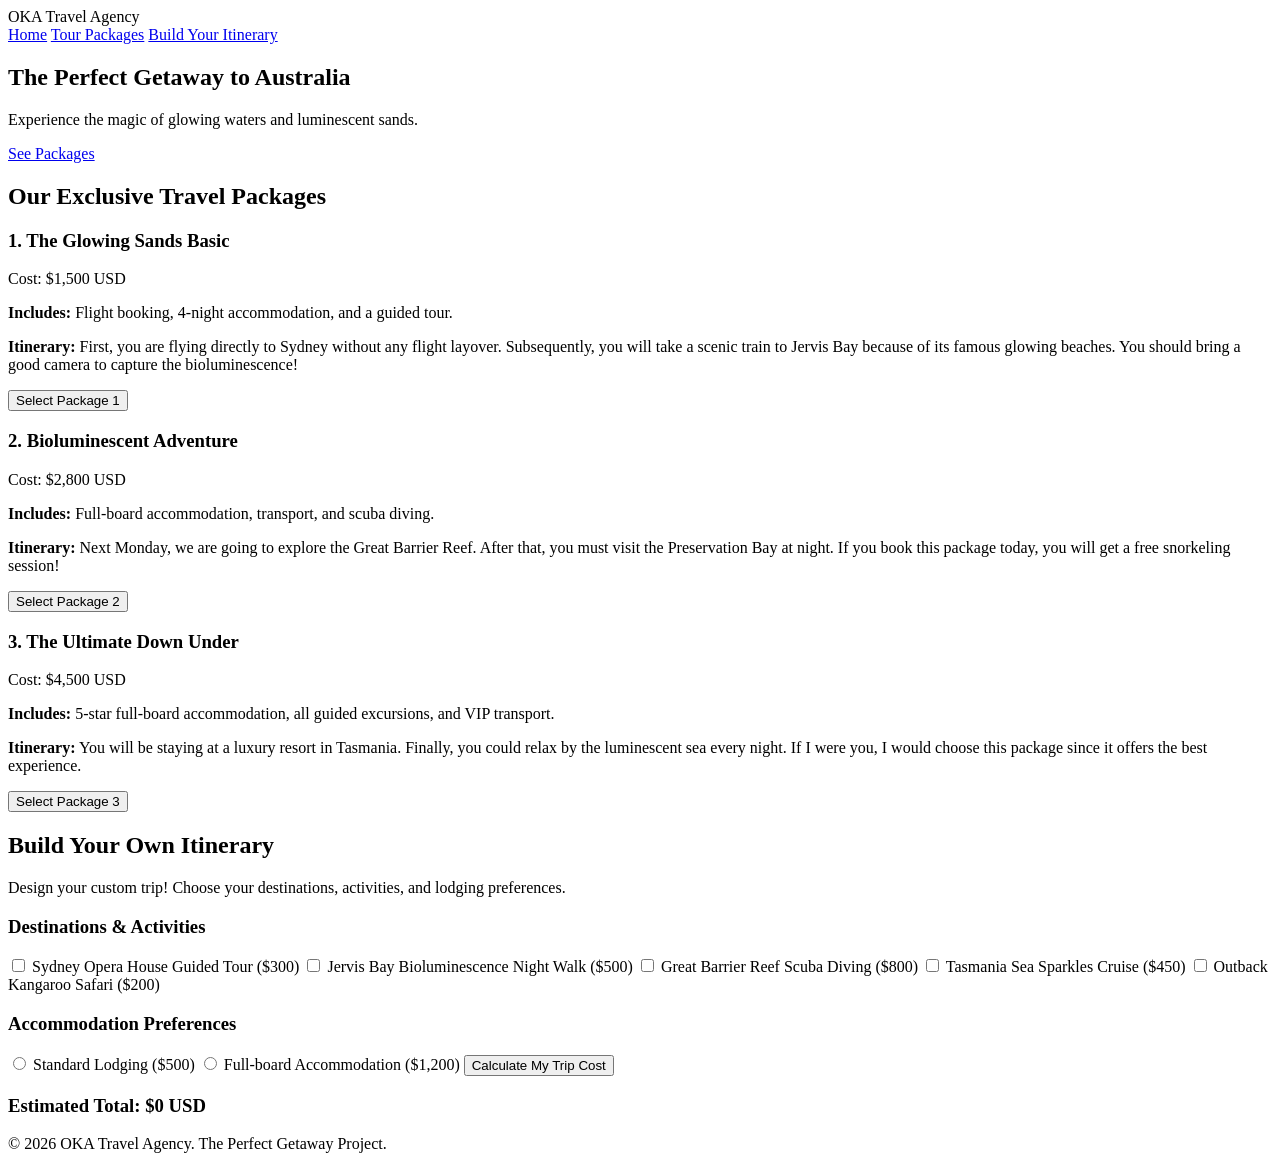
==== index.html @ 75fb94bc "Add files via upload" ====
<!DOCTYPE html>
<html lang="en">

<head>
    <meta charset="UTF-8">
    <meta name="viewport" content="width=device-width, initial-scale=1.0">
    <title>OKA Travel Agency - The Perfect Getaway</title>
    <link rel="stylesheet" href="style.css">
</head>

<body>
    <header>
        <div class="logo">OKA Travel Agency</div>
        <nav>
            <a href="#hero">Home</a>
            <a href="#packages">Tour Packages</a>
            <a href="#custom-itinerary">Build Your Itinerary</a>
        </nav>
    </header>

    <section id="hero">
        <div class="hero-content">
            <h1>The Perfect Getaway to Australia</h1>
            <p>Experience the magic of glowing waters and luminescent sands.</p>
            <a href="#packages" class="cta-button">See Packages</a>
        </div>
    </section>

    <section id="packages">
        <h2>Our Exclusive Travel Packages</h2>
        <div class="package-container">
            <!-- Package 1 -->
            <div class="package-card">
                <h3>1. The Glowing Sands Basic</h3>
                <p class="cost">Cost: $1,500 USD</p>
                <p><strong>Includes:</strong> Flight booking, 4-night accommodation, and a guided tour.</p>
                <p class="description">
                    <strong>Itinerary:</strong> First, you are flying directly to Sydney without any flight layover.
                    Subsequently, you will take a scenic train to Jervis Bay because of its famous glowing beaches. You
                    should bring a good camera to capture the bioluminescence!
                </p>
                <button class="select-btn">Select Package 1</button>
            </div>

            <!-- Package 2 -->
            <div class="package-card">
                <h3>2. Bioluminescent Adventure</h3>
                <p class="cost">Cost: $2,800 USD</p>
                <p><strong>Includes:</strong> Full-board accommodation, transport, and scuba diving.</p>
                <p class="description">
                    <strong>Itinerary:</strong> Next Monday, we are going to explore the Great Barrier Reef. After that,
                    you must visit the Preservation Bay at night. If you book this package today, you will get a free
                    snorkeling session!
                </p>
                <button class="select-btn">Select Package 2</button>
            </div>

            <!-- Package 3 -->
            <div class="package-card">
                <h3>3. The Ultimate Down Under</h3>
                <p class="cost">Cost: $4,500 USD</p>
                <p><strong>Includes:</strong> 5-star full-board accommodation, all guided excursions, and VIP transport.
                </p>
                <p class="description">
                    <strong>Itinerary:</strong> You will be staying at a luxury resort in Tasmania. Finally, you could
                    relax by the luminescent sea every night. If I were you, I would choose this package since it offers
                    the best experience.
                </p>
                <button class="select-btn">Select Package 3</button>
            </div>
        </div>
    </section>

    <section id="custom-itinerary">
        <h2>Build Your Own Itinerary</h2>
        <p>Design your custom trip! Choose your destinations, activities, and lodging preferences.</p>

        <div class="form-container">
            <form id="itineraryForm">
                <h3>Destinations & Activities</h3>
                <label><input type="checkbox" class="cost-item" value="300"> Sydney Opera House Guided Tour
                    ($300)</label>
                <label><input type="checkbox" class="cost-item" value="500"> Jervis Bay Bioluminescence Night Walk
                    ($500)</label>
                <label><input type="checkbox" class="cost-item" value="800"> Great Barrier Reef Scuba Diving
                    ($800)</label>
                <label><input type="checkbox" class="cost-item" value="450"> Tasmania Sea Sparkles Cruise ($450)</label>
                <label><input type="checkbox" class="cost-item" value="200"> Outback Kangaroo Safari ($200)</label>

                <h3>Accommodation Preferences</h3>
                <label><input type="radio" name="lodging" class="cost-item" value="500"> Standard Lodging ($500)</label>
                <label><input type="radio" name="lodging" class="cost-item" value="1200"> Full-board Accommodation
                    ($1,200)</label>

                <button type="button" onclick="calculateTotal()" class="cta-button">Calculate My Trip Cost</button>
            </form>

            <div id="total-display">
                <h3>Estimated Total: <span id="total-price">$0</span> USD</h3>
                <p id="recommendation-text"></p>
            </div>
        </div>
    </section>

    <footer>
        <p>&copy; 2026 OKA Travel Agency. The Perfect Getaway Project.</p>
    </footer>

    <script src="script.js"></script>
</body>

</html>
---- style.css ----
function calculateTotal() {
    // Obtener todos los checkboxes y radio buttons
    const items=document.querySelectorAll('.cost-item');
    let total=0;

    // Sumar los valores de los elementos seleccionados
    items.forEach(item=> {
            if (item.checked) {
                total +=parseInt(item.value);
            }
        });

    // Mostrar el total en el HTML
    document.getElementById('total-price').innerText="$"+total;

    // Agregar una recomendación dinámica (Usando condicionales y verbos modales para la rúbrica)
    const recommendationText=document.getElementById('recommendation-text');

    if (total===0) {
        recommendationText.innerText="You must select at least one destination to start your journey!";
        recommendationText.style.color="#ff4d4d";
    }

    else if (total > 2000) {
        recommendationText.innerText="Great choices! Since you are planning a big trip, you should pack for different weather conditions.";
        recommendationText.style.color="#90e0ef";
    }

    else {
        recommendationText.innerText="Excellent start! If you want a deeper experience, you could add a bioluminescence night walk.";
        recommendationText.style.color="#90e0ef";
    }
}
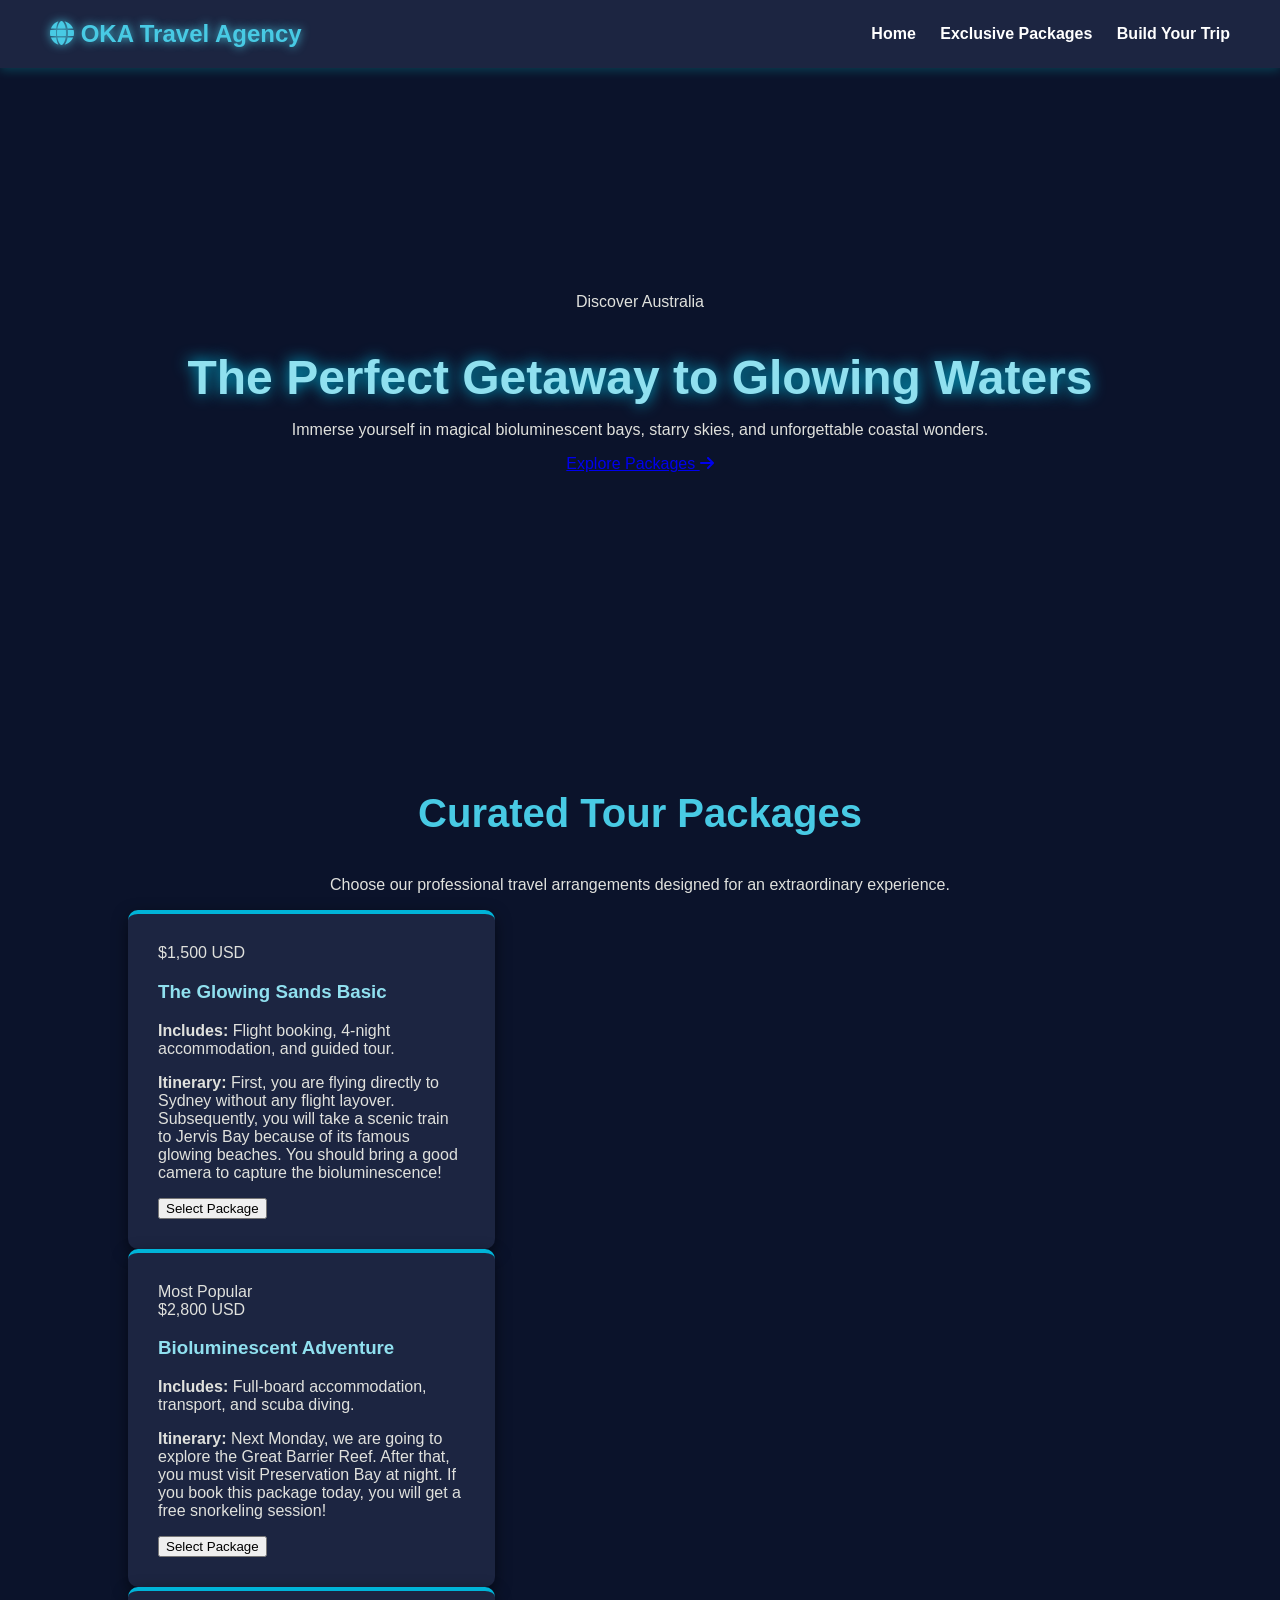
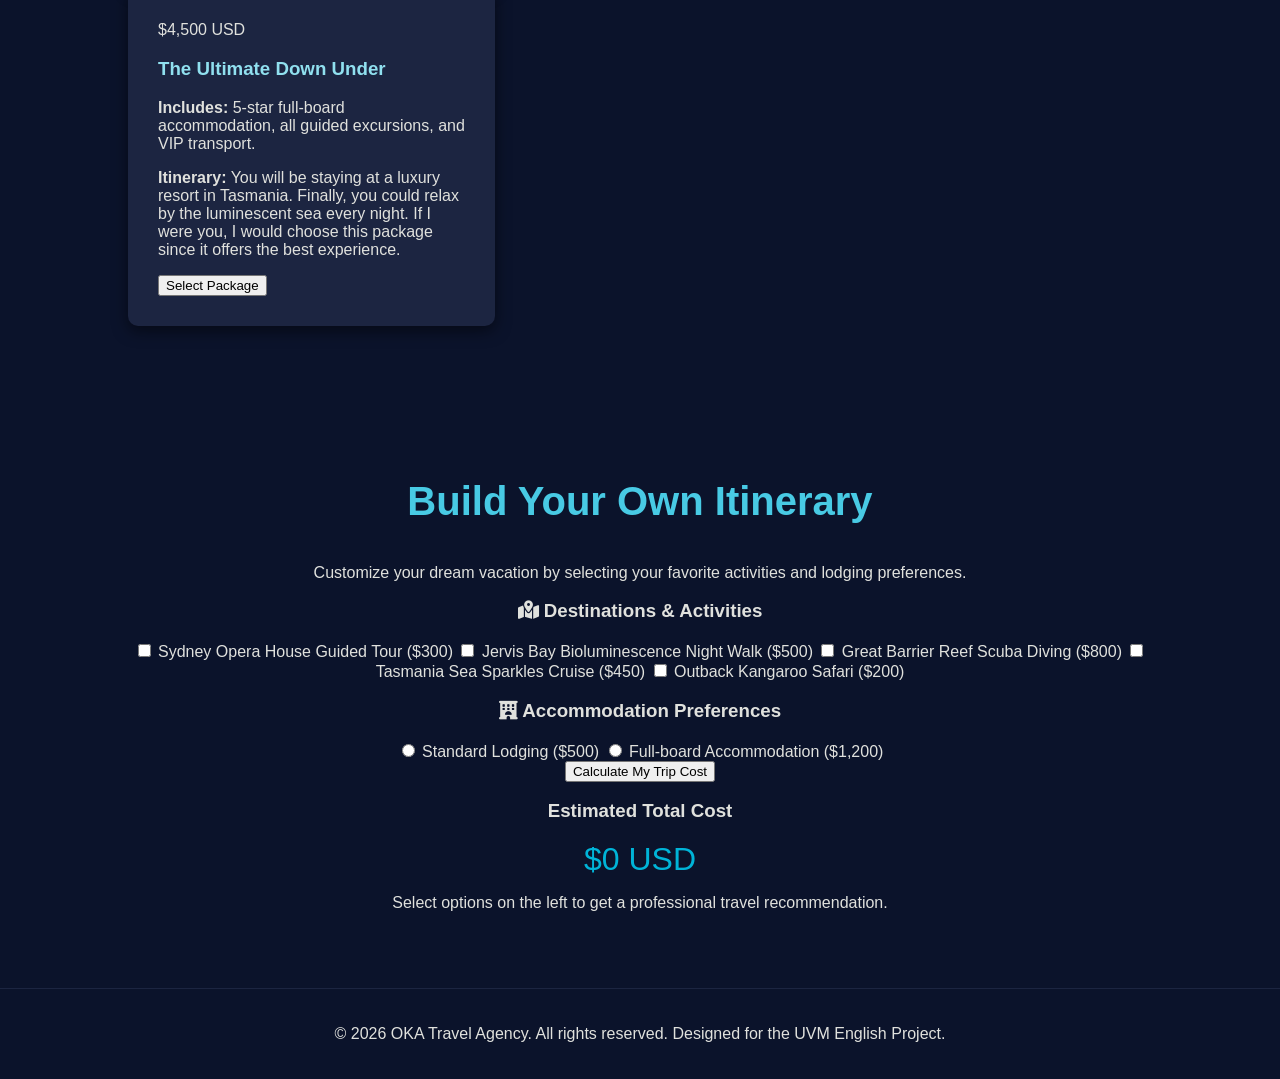
==== commit 9968f2c0: "Revamp OKA Travel Agency website layout and content Updated the layout and content of the OKA Travel" ====
--- a/index.html
+++ b/index.html
@@ -1,112 +1,147 @@
 <!DOCTYPE html>
 <html lang="en">
-
 <head>
     <meta charset="UTF-8">
     <meta name="viewport" content="width=device-width, initial-scale=1.0">
-    <title>OKA Travel Agency - The Perfect Getaway</title>
+    <title>OKA Travel Agency | The Perfect Getaway to Australia</title>
     <link rel="stylesheet" href="style.css">
+    <link rel="stylesheet" href="https://cdnjs.cloudflare.com/ajax/libs/font-awesome/6.4.0/css/all.min.css">
 </head>
+<body>
 
-<body>
-    <header>
-        <div class="logo">OKA Travel Agency</div>
+    <!-- Navigation Bar -->
+    <header class="navbar">
+        <div class="logo">
+            <i class="fa-solid fa-globe"></i> OKA <span>Travel Agency</span>
+        </div>
         <nav>
             <a href="#hero">Home</a>
-            <a href="#packages">Tour Packages</a>
-            <a href="#custom-itinerary">Build Your Itinerary</a>
+            <a href="#packages">Exclusive Packages</a>
+            <a href="#custom-itinerary">Build Your Trip</a>
         </nav>
     </header>
 
-    <section id="hero">
+    <!-- Hero Section -->
+    <section id="hero" class="hero">
+        <div class="hero-overlay"></div>
         <div class="hero-content">
-            <h1>The Perfect Getaway to Australia</h1>
-            <p>Experience the magic of glowing waters and luminescent sands.</p>
-            <a href="#packages" class="cta-button">See Packages</a>
+            <span class="badge">Discover Australia</span>
+            <h1>The Perfect Getaway to Glowing Waters</h1>
+            <p>Immerse yourself in magical bioluminescent bays, starry skies, and unforgettable coastal wonders.</p>
+            <a href="#packages" class="btn-primary">Explore Packages <i class="fa-solid fa-arrow-right"></i></a>
         </div>
     </section>
 
-    <section id="packages">
-        <h2>Our Exclusive Travel Packages</h2>
-        <div class="package-container">
+    <!-- Packages Section -->
+    <section id="packages" class="section-container">
+        <div class="section-title">
+            <h2>Curated Tour Packages</h2>
+            <p>Choose our professional travel arrangements designed for an extraordinary experience.</p>
+        </div>
+
+        <div class="packages-grid">
             <!-- Package 1 -->
             <div class="package-card">
-                <h3>1. The Glowing Sands Basic</h3>
-                <p class="cost">Cost: $1,500 USD</p>
-                <p><strong>Includes:</strong> Flight booking, 4-night accommodation, and a guided tour.</p>
-                <p class="description">
-                    <strong>Itinerary:</strong> First, you are flying directly to Sydney without any flight layover.
-                    Subsequently, you will take a scenic train to Jervis Bay because of its famous glowing beaches. You
-                    should bring a good camera to capture the bioluminescence!
-                </p>
-                <button class="select-btn">Select Package 1</button>
+                <div class="card-header bg-1">
+                    <span class="price">$1,500 USD</span>
+                    <h3>The Glowing Sands Basic</h3>
+                </div>
+                <div class="card-body">
+                    <p class="includes"><strong>Includes:</strong> Flight booking, 4-night accommodation, and guided tour.</p>
+                    <p class="description">
+                        <strong>Itinerary:</strong> First, you are flying directly to Sydney without any flight layover. Subsequently, you will take a scenic train to Jervis Bay because of its famous glowing beaches. You should bring a good camera to capture the bioluminescence!
+                    </p>
+                    <button class="btn-card">Select Package</button>
+                </div>
             </div>
 
             <!-- Package 2 -->
-            <div class="package-card">
-                <h3>2. Bioluminescent Adventure</h3>
-                <p class="cost">Cost: $2,800 USD</p>
-                <p><strong>Includes:</strong> Full-board accommodation, transport, and scuba diving.</p>
-                <p class="description">
-                    <strong>Itinerary:</strong> Next Monday, we are going to explore the Great Barrier Reef. After that,
-                    you must visit the Preservation Bay at night. If you book this package today, you will get a free
-                    snorkeling session!
-                </p>
-                <button class="select-btn">Select Package 2</button>
+            <div class="package-card featured">
+                <div class="popular-tag">Most Popular</div>
+                <div class="card-header bg-2">
+                    <span class="price">$2,800 USD</span>
+                    <h3>Bioluminescent Adventure</h3>
+                </div>
+                <div class="card-body">
+                    <p class="includes"><strong>Includes:</strong> Full-board accommodation, transport, and scuba diving.</p>
+                    <p class="description">
+                        <strong>Itinerary:</strong> Next Monday, we are going to explore the Great Barrier Reef. After that, you must visit Preservation Bay at night. If you book this package today, you will get a free snorkeling session!
+                    </p>
+                    <button class="btn-card featured-btn">Select Package</button>
+                </div>
             </div>
 
             <!-- Package 3 -->
             <div class="package-card">
-                <h3>3. The Ultimate Down Under</h3>
-                <p class="cost">Cost: $4,500 USD</p>
-                <p><strong>Includes:</strong> 5-star full-board accommodation, all guided excursions, and VIP transport.
-                </p>
-                <p class="description">
-                    <strong>Itinerary:</strong> You will be staying at a luxury resort in Tasmania. Finally, you could
-                    relax by the luminescent sea every night. If I were you, I would choose this package since it offers
-                    the best experience.
-                </p>
-                <button class="select-btn">Select Package 3</button>
+                <div class="card-header bg-3">
+                    <span class="price">$4,500 USD</span>
+                    <h3>The Ultimate Down Under</h3>
+                </div>
+                <div class="card-body">
+                    <p class="includes"><strong>Includes:</strong> 5-star full-board accommodation, all guided excursions, and VIP transport.</p>
+                    <p class="description">
+                        <strong>Itinerary:</strong> You will be staying at a luxury resort in Tasmania. Finally, you could relax by the luminescent sea every night. If I were you, I would choose this package since it offers the best experience.
+                    </p>
+                    <button class="btn-card">Select Package</button>
+                </div>
             </div>
         </div>
     </section>
 
-    <section id="custom-itinerary">
-        <h2>Build Your Own Itinerary</h2>
-        <p>Design your custom trip! Choose your destinations, activities, and lodging preferences.</p>
+    <!-- Custom Itinerary Section -->
+    <section id="custom-itinerary" class="section-container custom-section">
+        <div class="section-title">
+            <h2>Build Your Own Itinerary</h2>
+            <p>Customize your dream vacation by selecting your favorite activities and lodging preferences.</p>
+        </div>
 
-        <div class="form-container">
-            <form id="itineraryForm">
-                <h3>Destinations & Activities</h3>
-                <label><input type="checkbox" class="cost-item" value="300"> Sydney Opera House Guided Tour
-                    ($300)</label>
-                <label><input type="checkbox" class="cost-item" value="500"> Jervis Bay Bioluminescence Night Walk
-                    ($500)</label>
-                <label><input type="checkbox" class="cost-item" value="800"> Great Barrier Reef Scuba Diving
-                    ($800)</label>
-                <label><input type="checkbox" class="cost-item" value="450"> Tasmania Sea Sparkles Cruise ($450)</label>
-                <label><input type="checkbox" class="cost-item" value="200"> Outback Kangaroo Safari ($200)</label>
+        <div class="builder-wrapper">
+            <form id="itineraryForm" class="builder-form">
+                <div class="form-group">
+                    <h3><i class="fa-solid fa-map-location-dot"></i> Destinations & Activities</h3>
+                    <label class="checkbox-label">
+                        <input type="checkbox" class="cost-item" value="300"> Sydney Opera House Guided Tour ($300)
+                    </label>
+                    <label class="checkbox-label">
+                        <input type="checkbox" class="cost-item" value="500"> Jervis Bay Bioluminescence Night Walk ($500)
+                    </label>
+                    <label class="checkbox-label">
+                        <input type="checkbox" class="cost-item" value="800"> Great Barrier Reef Scuba Diving ($800)
+                    </label>
+                    <label class="checkbox-label">
+                        <input type="checkbox" class="cost-item" value="450"> Tasmania Sea Sparkles Cruise ($450)
+                    </label>
+                    <label class="checkbox-label">
+                        <input type="checkbox" class="cost-item" value="200"> Outback Kangaroo Safari ($200)
+                    </label>
+                </div>
 
-                <h3>Accommodation Preferences</h3>
-                <label><input type="radio" name="lodging" class="cost-item" value="500"> Standard Lodging ($500)</label>
-                <label><input type="radio" name="lodging" class="cost-item" value="1200"> Full-board Accommodation
-                    ($1,200)</label>
+                <div class="form-group">
+                    <h3><i class="fa-solid fa-hotel"></i> Accommodation Preferences</h3>
+                    <label class="radio-label">
+                        <input type="radio" name="lodging" class="cost-item" value="500"> Standard Lodging ($500)
+                    </label>
+                    <label class="radio-label">
+                        <input type="radio" name="lodging" class="cost-item" value="1200"> Full-board Accommodation ($1,200)
+                    </label>
+                </div>
 
-                <button type="button" onclick="calculateTotal()" class="cta-button">Calculate My Trip Cost</button>
+                <button type="button" onclick="calculateTotal()" class="btn-primary calculate-btn">Calculate My Trip Cost</button>
             </form>
 
-            <div id="total-display">
-                <h3>Estimated Total: <span id="total-price">$0</span> USD</h3>
-                <p id="recommendation-text"></p>
+            <div class="result-card">
+                <h3>Estimated Total Cost</h3>
+                <div id="total-price">$0 USD</div>
+                <p id="recommendation-text">Select options on the left to get a professional travel recommendation.</p>
             </div>
         </div>
     </section>
 
+    <!-- Footer -->
     <footer>
-        <p>&copy; 2026 OKA Travel Agency. The Perfect Getaway Project.</p>
+        <p>&copy; 2026 OKA Travel Agency. All rights reserved. Designed for the UVM English Project.</p>
     </footer>
 
     <script src="script.js"></script>
 </body>
-
-</html>+</html>
--- a/style.css
+++ b/style.css
@@ -1,33 +1,171 @@
-function calculateTotal() {
-    // Obtener todos los checkboxes y radio buttons
-    const items=document.querySelectorAll('.cost-item');
-    let total=0;
+/* General Styles */
+body {
+    font-family: 'Segoe UI', Tahoma, Geneva, Verdana, sans-serif;
+    margin: 0;
+    padding: 0;
+    background-color: #0b132b;
+    color: #e0e1dd;
+}
 
-    // Sumar los valores de los elementos seleccionados
-    items.forEach(item=> {
-            if (item.checked) {
-                total +=parseInt(item.value);
-            }
-        });
+/* Header & Nav */
+header {
+    background-color: #1c2541;
+    padding: 20px 50px;
+    display: flex;
+    justify-content: space-between;
+    align-items: center;
+    position: sticky;
+    top: 0;
+    z-index: 100;
+    box-shadow: 0 2px 10px rgba(0, 255, 255, 0.2);
+}
 
-    // Mostrar el total en el HTML
-    document.getElementById('total-price').innerText="$"+total;
+.logo {
+    font-size: 24px;
+    font-weight: bold;
+    color: #48cae4;
+    text-shadow: 0 0 10px #48cae4;
+}
 
-    // Agregar una recomendación dinámica (Usando condicionales y verbos modales para la rúbrica)
-    const recommendationText=document.getElementById('recommendation-text');
+nav a {
+    color: #fff;
+    text-decoration: none;
+    margin-left: 20px;
+    font-weight: bold;
+    transition: color 0.3s;
+}
 
-    if (total===0) {
-        recommendationText.innerText="You must select at least one destination to start your journey!";
-        recommendationText.style.color="#ff4d4d";
-    }
+nav a:hover {
+    color: #48cae4;
+}
 
-    else if (total > 2000) {
-        recommendationText.innerText="Great choices! Since you are planning a big trip, you should pack for different weather conditions.";
-        recommendationText.style.color="#90e0ef";
-    }
+/* Hero Section */
+#hero {
+    height: 70vh;
+    background: linear-gradient(rgba(11, 19, 43, 0.7), rgba(11, 19, 43, 0.9)), url('https://images.unsplash.com/photo-1518509562904-e7ef99cdcc86?ixlib=rb-4.0.3&auto=format&fit=crop&w=1920&q=80') center / cover;
+    display: flex;
+    align-items: center;
+    justify-content: center;
+    text-align: center;
+}
 
-    else {
-        recommendationText.innerText="Excellent start! If you want a deeper experience, you could add a bioluminescence night walk.";
-        recommendationText.style.color="#90e0ef";
-    }
+.hero-content h1 {
+    font-size: 3rem;
+    color: #90e0ef;
+    text-shadow: 0 0 15px #00b4d8;
+    margin-bottom: 10px;
+}
+
+.cta-button {
+    display: inline-block;
+    margin-top: 20px;
+    padding: 12px 25px;
+    background-color: #0077b6;
+    color: white;
+    text-decoration: none;
+    border-radius: 5px;
+    font-size: 1.1rem;
+    border: none;
+    cursor: pointer;
+    transition: 0.3s;
+}
+
+.cta-button:hover {
+    background-color: #00b4d8;
+    box-shadow: 0 0 15px #00b4d8;
+}
+
+/* Packages Section */
+#packages,
+#custom-itinerary {
+    padding: 60px 10%;
+    text-align: center;
+}
+
+h2 {
+    color: #48cae4;
+    font-size: 2.5rem;
+    margin-bottom: 40px;
+}
+
+.package-container {
+    display: flex;
+    justify-content: space-around;
+    gap: 20px;
+    flex-wrap: wrap;
+}
+
+.package-card {
+    background-color: #1c2541;
+    padding: 30px;
+    border-radius: 10px;
+    width: 30%;
+    min-width: 250px;
+    box-shadow: 0 5px 15px rgba(0, 0, 0, 0.5);
+    border-top: 4px solid #00b4d8;
+    text-align: left;
+}
+
+.package-card h3 {
+    color: #90e0ef;
+}
+
+.cost {
+    font-size: 1.2rem;
+    font-weight: bold;
+    color: #48cae4;
+}
+
+.select-btn {
+    width: 100%;
+    padding: 10px;
+    margin-top: 15px;
+    background-color: transparent;
+    border: 2px solid #00b4d8;
+    color: #00b4d8;
+    border-radius: 5px;
+    cursor: pointer;
+    font-weight: bold;
+    transition: 0.3s;
+}
+
+.select-btn:hover {
+    background-color: #00b4d8;
+    color: #0b132b;
+}
+
+/* Custom Itinerary Form */
+.form-container {
+    background-color: #1c2541;
+    padding: 40px;
+    border-radius: 10px;
+    max-width: 600px;
+    margin: 0 auto;
+    text-align: left;
+}
+
+.form-container label {
+    display: block;
+    margin: 10px 0;
+    font-size: 1.1rem;
+    cursor: pointer;
+}
+
+#total-display {
+    margin-top: 30px;
+    padding-top: 20px;
+    border-top: 1px solid #48cae4;
+    text-align: center;
+}
+
+#total-price {
+    color: #00b4d8;
+    font-size: 2rem;
+}
+
+footer {
+    text-align: center;
+    padding: 20px;
+    background-color: #0b132b;
+    border-top: 1px solid #1c2541;
 }
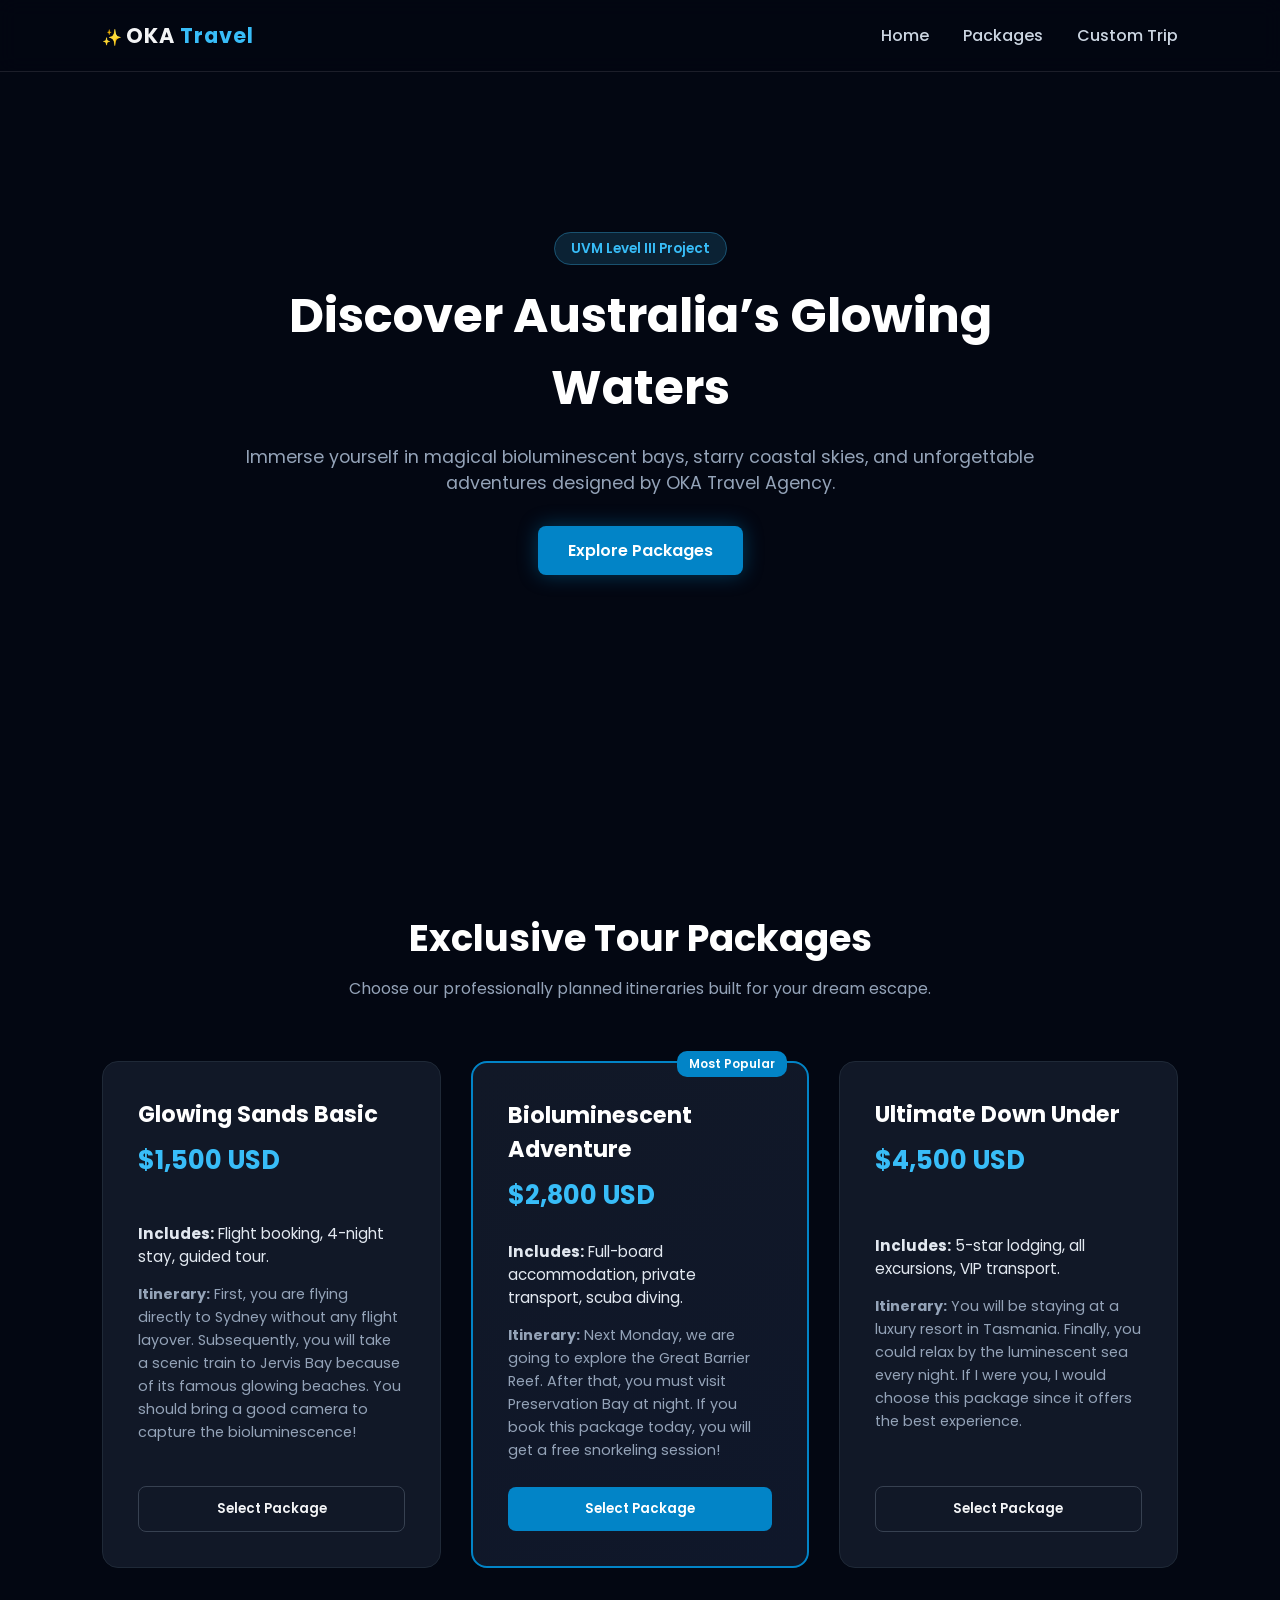
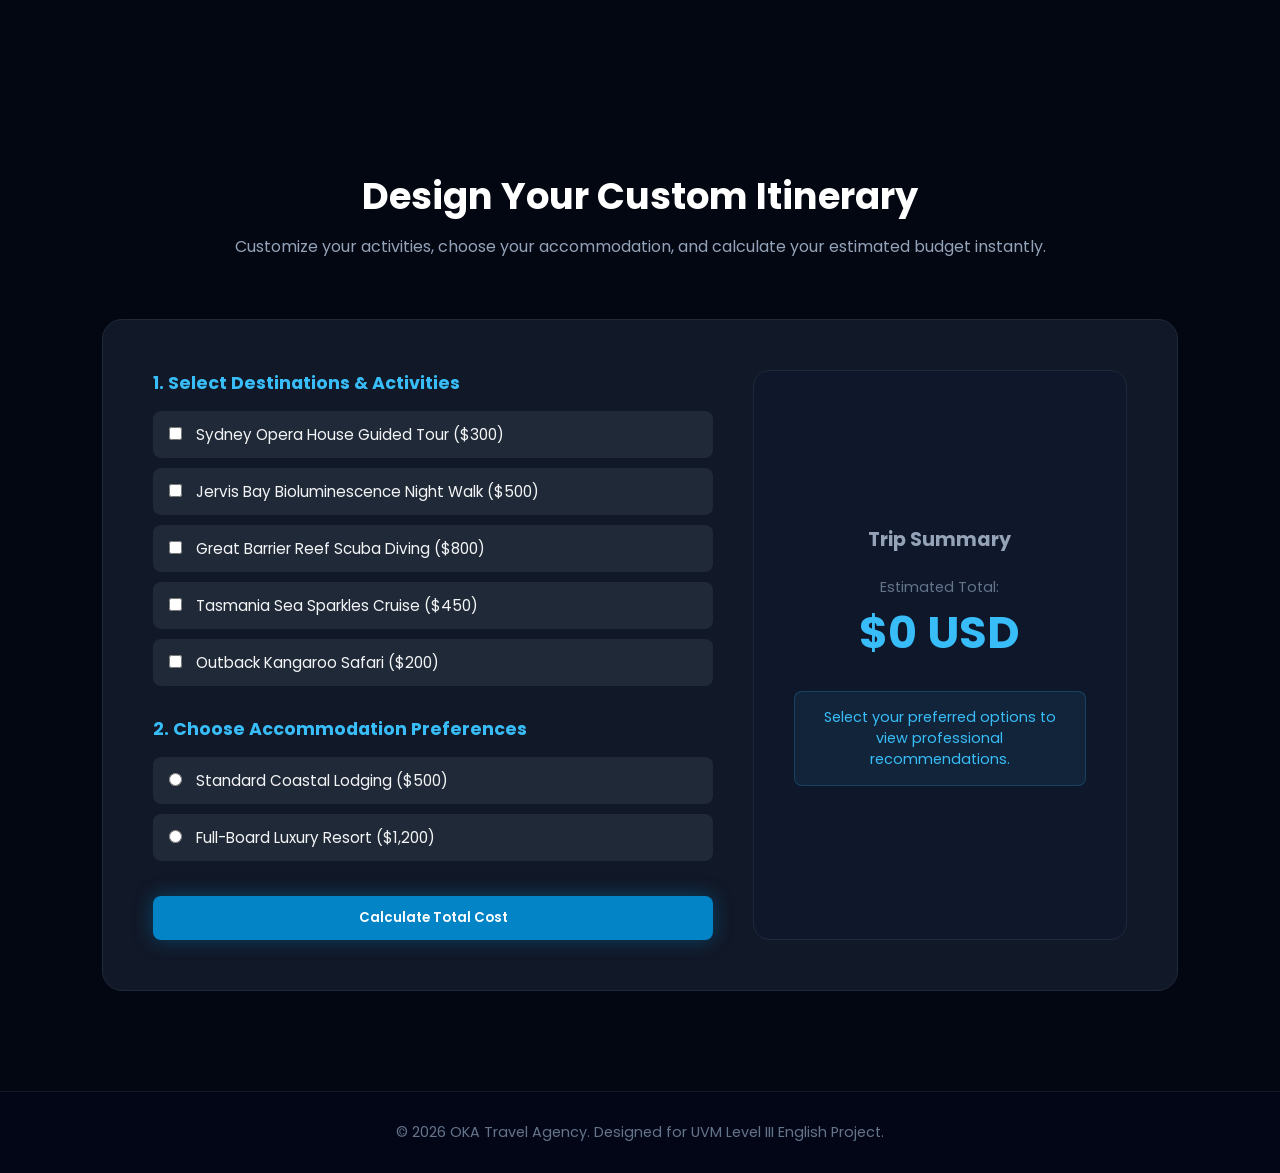
==== commit a7d17783: "Rename index1.html to index.html" ====
--- a/index.html
+++ b/index.html
@@ -1,147 +1,163 @@
 <!DOCTYPE html>
 <html lang="en">
+
 <head>
     <meta charset="UTF-8">
     <meta name="viewport" content="width=device-width, initial-scale=1.0">
-    <title>OKA Travel Agency | The Perfect Getaway to Australia</title>
-    <link rel="stylesheet" href="style.css">
-    <link rel="stylesheet" href="https://cdnjs.cloudflare.com/ajax/libs/font-awesome/6.4.0/css/all.min.css">
+    <title>OKA Travel Agency | The Glowing Australia Getaway</title>
+    <link rel="stylesheet" href="style1.css">
+    <!-- Google Fonts for modern typography -->
+    <link href="https://fonts.googleapis.com/css2?family=Poppins:wght@300;400;600;700&display=swap" rel="stylesheet">
 </head>
+
 <body>
 
-    <!-- Navigation Bar -->
-    <header class="navbar">
-        <div class="logo">
-            <i class="fa-solid fa-globe"></i> OKA <span>Travel Agency</span>
+    <!-- Header Navigation -->
+    <header class="main-header">
+        <div class="logo-container">
+            <span class="logo-icon">✨</span>
+            <span class="logo-text">OKA <span>Travel</span></span>
         </div>
-        <nav>
+        <nav class="nav-links">
             <a href="#hero">Home</a>
-            <a href="#packages">Exclusive Packages</a>
-            <a href="#custom-itinerary">Build Your Trip</a>
+            <a href="#packages">Packages</a>
+            <a href="#builder">Custom Trip</a>
         </nav>
     </header>
 
     <!-- Hero Section -->
-    <section id="hero" class="hero">
+    <section id="hero" class="hero-section">
         <div class="hero-overlay"></div>
         <div class="hero-content">
-            <span class="badge">Discover Australia</span>
-            <h1>The Perfect Getaway to Glowing Waters</h1>
-            <p>Immerse yourself in magical bioluminescent bays, starry skies, and unforgettable coastal wonders.</p>
-            <a href="#packages" class="btn-primary">Explore Packages <i class="fa-solid fa-arrow-right"></i></a>
+            <span class="badge">UVM Level III Project</span>
+            <h1>Discover Australia’s Glowing Waters</h1>
+            <p>Immerse yourself in magical bioluminescent bays, starry coastal skies, and unforgettable adventures
+                designed by OKA Travel Agency.</p>
+            <a href="#packages" class="btn-primary">Explore Packages</a>
         </div>
     </section>
 
     <!-- Packages Section -->
-    <section id="packages" class="section-container">
+    <section id="packages" class="packages-section">
         <div class="section-title">
-            <h2>Curated Tour Packages</h2>
-            <p>Choose our professional travel arrangements designed for an extraordinary experience.</p>
+            <h2>Exclusive Tour Packages</h2>
+            <p>Choose our professionally planned itineraries built for your dream escape.</p>
         </div>
 
-        <div class="packages-grid">
+        <div class="grid-container">
             <!-- Package 1 -->
-            <div class="package-card">
-                <div class="card-header bg-1">
+            <div class="card">
+                <div class="card-header">
+                    <h3>Glowing Sands Basic</h3>
                     <span class="price">$1,500 USD</span>
-                    <h3>The Glowing Sands Basic</h3>
                 </div>
                 <div class="card-body">
-                    <p class="includes"><strong>Includes:</strong> Flight booking, 4-night accommodation, and guided tour.</p>
+                    <p class="includes"><strong>Includes:</strong> Flight booking, 4-night stay, guided tour.</p>
                     <p class="description">
-                        <strong>Itinerary:</strong> First, you are flying directly to Sydney without any flight layover. Subsequently, you will take a scenic train to Jervis Bay because of its famous glowing beaches. You should bring a good camera to capture the bioluminescence!
+                        <strong>Itinerary:</strong> First, you are flying directly to Sydney without any flight layover.
+                        Subsequently, you will take a scenic train to Jervis Bay because of its famous glowing beaches.
+                        You should bring a good camera to capture the bioluminescence!
                     </p>
-                    <button class="btn-card">Select Package</button>
+                </div>
+                <div class="card-footer">
+                    <button class="btn-outline">Select Package</button>
                 </div>
             </div>
 
             <!-- Package 2 -->
-            <div class="package-card featured">
-                <div class="popular-tag">Most Popular</div>
-                <div class="card-header bg-2">
+            <div class="card featured">
+                <div class="badge-popular">Most Popular</div>
+                <div class="card-header">
+                    <h3>Bioluminescent Adventure</h3>
                     <span class="price">$2,800 USD</span>
-                    <h3>Bioluminescent Adventure</h3>
                 </div>
                 <div class="card-body">
-                    <p class="includes"><strong>Includes:</strong> Full-board accommodation, transport, and scuba diving.</p>
+                    <p class="includes"><strong>Includes:</strong> Full-board accommodation, private transport, scuba
+                        diving.</p>
                     <p class="description">
-                        <strong>Itinerary:</strong> Next Monday, we are going to explore the Great Barrier Reef. After that, you must visit Preservation Bay at night. If you book this package today, you will get a free snorkeling session!
+                        <strong>Itinerary:</strong> Next Monday, we are going to explore the Great Barrier Reef. After
+                        that, you must visit Preservation Bay at night. If you book this package today, you will get a
+                        free snorkeling session!
                     </p>
-                    <button class="btn-card featured-btn">Select Package</button>
+                </div>
+                <div class="card-footer">
+                    <button class="btn-solid">Select Package</button>
                 </div>
             </div>
 
             <!-- Package 3 -->
-            <div class="package-card">
-                <div class="card-header bg-3">
+            <div class="card">
+                <div class="card-header">
+                    <h3>Ultimate Down Under</h3>
                     <span class="price">$4,500 USD</span>
-                    <h3>The Ultimate Down Under</h3>
                 </div>
                 <div class="card-body">
-                    <p class="includes"><strong>Includes:</strong> 5-star full-board accommodation, all guided excursions, and VIP transport.</p>
+                    <p class="includes"><strong>Includes:</strong> 5-star lodging, all excursions, VIP transport.</p>
                     <p class="description">
-                        <strong>Itinerary:</strong> You will be staying at a luxury resort in Tasmania. Finally, you could relax by the luminescent sea every night. If I were you, I would choose this package since it offers the best experience.
+                        <strong>Itinerary:</strong> You will be staying at a luxury resort in Tasmania. Finally, you
+                        could relax by the luminescent sea every night. If I were you, I would choose this package since
+                        it offers the best experience.
                     </p>
-                    <button class="btn-card">Select Package</button>
+                </div>
+                <div class="card-footer">
+                    <button class="btn-outline">Select Package</button>
                 </div>
             </div>
         </div>
     </section>
 
-    <!-- Custom Itinerary Section -->
-    <section id="custom-itinerary" class="section-container custom-section">
+    <!-- Custom Itinerary Builder Section -->
+    <section id="builder" class="builder-section">
         <div class="section-title">
-            <h2>Build Your Own Itinerary</h2>
-            <p>Customize your dream vacation by selecting your favorite activities and lodging preferences.</p>
+            <h2>Design Your Custom Itinerary</h2>
+            <p>Customize your activities, choose your accommodation, and calculate your estimated budget instantly.</p>
         </div>
 
         <div class="builder-wrapper">
-            <form id="itineraryForm" class="builder-form">
-                <div class="form-group">
-                    <h3><i class="fa-solid fa-map-location-dot"></i> Destinations & Activities</h3>
-                    <label class="checkbox-label">
-                        <input type="checkbox" class="cost-item" value="300"> Sydney Opera House Guided Tour ($300)
-                    </label>
-                    <label class="checkbox-label">
-                        <input type="checkbox" class="cost-item" value="500"> Jervis Bay Bioluminescence Night Walk ($500)
-                    </label>
-                    <label class="checkbox-label">
-                        <input type="checkbox" class="cost-item" value="800"> Great Barrier Reef Scuba Diving ($800)
-                    </label>
-                    <label class="checkbox-label">
-                        <input type="checkbox" class="cost-item" value="450"> Tasmania Sea Sparkles Cruise ($450)
-                    </label>
-                    <label class="checkbox-label">
-                        <input type="checkbox" class="cost-item" value="200"> Outback Kangaroo Safari ($200)
-                    </label>
+            <form id="customForm" class="builder-form">
+                <h3>1. Select Destinations & Activities</h3>
+                <div class="checkbox-group">
+                    <label><input type="checkbox" class="cost-item" value="300"> Sydney Opera House Guided Tour
+                        ($300)</label>
+                    <label><input type="checkbox" class="cost-item" value="500"> Jervis Bay Bioluminescence Night Walk
+                        ($500)</label>
+                    <label><input type="checkbox" class="cost-item" value="800"> Great Barrier Reef Scuba Diving
+                        ($800)</label>
+                    <label><input type="checkbox" class="cost-item" value="450"> Tasmania Sea Sparkles Cruise
+                        ($450)</label>
+                    <label><input type="checkbox" class="cost-item" value="200"> Outback Kangaroo Safari ($200)</label>
                 </div>
 
-                <div class="form-group">
-                    <h3><i class="fa-solid fa-hotel"></i> Accommodation Preferences</h3>
-                    <label class="radio-label">
-                        <input type="radio" name="lodging" class="cost-item" value="500"> Standard Lodging ($500)
-                    </label>
-                    <label class="radio-label">
-                        <input type="radio" name="lodging" class="cost-item" value="1200"> Full-board Accommodation ($1,200)
-                    </label>
+                <h3>2. Choose Accommodation Preferences</h3>
+                <div class="radio-group">
+                    <label><input type="radio" name="lodging" class="cost-item" value="500"> Standard Coastal Lodging
+                        ($500)</label>
+                    <label><input type="radio" name="lodging" class="cost-item" value="1200"> Full-Board Luxury Resort
+                        ($1,200)</label>
                 </div>
 
-                <button type="button" onclick="calculateTotal()" class="btn-primary calculate-btn">Calculate My Trip Cost</button>
+                <button type="button" onclick="calculateTotal()" class="btn-primary calculate-btn">Calculate Total
+                    Cost</button>
             </form>
 
-            <div class="result-card">
-                <h3>Estimated Total Cost</h3>
-                <div id="total-price">$0 USD</div>
-                <p id="recommendation-text">Select options on the left to get a professional travel recommendation.</p>
+            <div class="builder-result">
+                <h3>Trip Summary</h3>
+                <div class="total-box">
+                    <span>Estimated Total:</span>
+                    <h2 id="total-price">$0 USD</h2>
+                </div>
+                <p id="recommendation-text" class="recommendation-box">Select your preferred options to view
+                    professional recommendations.</p>
             </div>
         </div>
     </section>
 
     <!-- Footer -->
     <footer>
-        <p>&copy; 2026 OKA Travel Agency. All rights reserved. Designed for the UVM English Project.</p>
+        <p>&copy; 2026 OKA Travel Agency. Designed for UVM Level III English Project.</p>
     </footer>
 
-    <script src="script.js"></script>
+    <script src="script1.js"></script>
 </body>
+
 </html>
--- a/style1.css
+++ b/style1.css
@@ -0,0 +1,347 @@
+* {
+    margin: 0;
+    padding: 0;
+    box-sizing: border-box;
+    font-family: 'Poppins', sans-serif;
+}
+
+body {
+    background-color: #030712;
+    color: #f3f4f6;
+    scroll-behavior: smooth;
+}
+
+/* Header */
+.main-header {
+    position: fixed;
+    top: 0;
+    left: 0;
+    width: 100%;
+    display: flex;
+    justify-content: space-between;
+    align-items: center;
+    padding: 20px 8%;
+    background: rgba(3, 7, 18, 0.85);
+    backdrop-filter: blur(10px);
+    z-index: 1000;
+    border-bottom: 1px solid rgba(255, 255, 255, 0.1);
+}
+
+.logo-text {
+    font-size: 1.3rem;
+    font-weight: 700;
+    letter-spacing: 1px;
+}
+
+.logo-text span {
+    color: #38bdf8;
+}
+
+.nav-links a {
+    color: #cbd5e1;
+    text-decoration: none;
+    margin-left: 30px;
+    font-weight: 500;
+    transition: 0.3s;
+}
+
+.nav-links a:hover {
+    color: #38bdf8;
+}
+
+/* Hero Section */
+.hero-section {
+    height: 90vh;
+    background: url('https://images.unsplash.com/photo-1518509562904-e7ef99cdcc86?ixlib=rb-4.0.3&auto=format&fit=crop&w=1920&q=80') center/cover no-repeat;
+    display: flex;
+    align-items: center;
+    justify-content: center;
+    text-align: center;
+    position: relative;
+    padding: 0 20px;
+}
+
+.hero-overlay {
+    position: absolute;
+    top: 0;
+    left: 0;
+    width: 100%;
+    height: 100%;
+    background: linear-gradient(180deg, rgba(3, 7, 18, 0.4) 0%, rgba(3, 7, 18, 0.95) 100%);
+}
+
+.hero-content {
+    position: relative;
+    z-index: 2;
+    max-width: 800px;
+}
+
+.badge {
+    background: rgba(56, 189, 248, 0.15);
+    color: #38bdf8;
+    padding: 6px 16px;
+    border-radius: 20px;
+    font-size: 0.85rem;
+    font-weight: 600;
+    border: 1px solid rgba(56, 189, 248, 0.3);
+}
+
+.hero-content h1 {
+    font-size: 3rem;
+    margin: 20px 0;
+    font-weight: 700;
+    color: #ffffff;
+}
+
+.hero-content p {
+    color: #94a3b8;
+    font-size: 1.1rem;
+    margin-bottom: 30px;
+}
+
+.btn-primary {
+    background: #0284c7;
+    color: white;
+    padding: 12px 30px;
+    border-radius: 8px;
+    text-decoration: none;
+    font-weight: 600;
+    transition: 0.3s;
+    display: inline-block;
+    box-shadow: 0 0 20px rgba(2, 132, 199, 0.4);
+}
+
+.btn-primary:hover {
+    background: #38bdf8;
+    color: #030712;
+    box-shadow: 0 0 30px rgba(56, 189, 248, 0.6);
+}
+
+/* Sections General */
+.packages-section,
+.builder-section {
+    padding: 100px 8%;
+}
+
+.section-title {
+    text-align: center;
+    margin-bottom: 60px;
+}
+
+.section-title h2 {
+    font-size: 2.3rem;
+    color: #ffffff;
+    margin-bottom: 10px;
+}
+
+.section-title p {
+    color: #94a3b8;
+}
+
+/* Grid Cards */
+.grid-container {
+    display: grid;
+    grid-template-columns: repeat(auto-fit, minmax(320px, 1fr));
+    gap: 30px;
+}
+
+.card {
+    background: #111827;
+    border: 1px solid #1f2937;
+    border-radius: 16px;
+    padding: 35px;
+    display: flex;
+    flex-direction: column;
+    justify-content: space-between;
+    position: relative;
+    transition: transform 0.3s, border-color 0.3s;
+}
+
+.card:hover {
+    transform: translateY(-5px);
+    border-color: #38bdf8;
+}
+
+.card.featured {
+    background: linear-gradient(145deg, #111827, #0f172a);
+    border: 2px solid #0284c7;
+}
+
+.badge-popular {
+    position: absolute;
+    top: -12px;
+    right: 20px;
+    background: #0284c7;
+    color: white;
+    font-size: 0.75rem;
+    font-weight: 600;
+    padding: 4px 12px;
+    border-radius: 10px;
+}
+
+.card-header h3 {
+    font-size: 1.4rem;
+    color: #ffffff;
+    margin-bottom: 10px;
+}
+
+.price {
+    font-size: 1.6rem;
+    font-weight: 700;
+    color: #38bdf8;
+}
+
+.card-body {
+    margin: 25px 0;
+}
+
+.includes {
+    font-size: 0.95rem;
+    color: #e2e8f0;
+    margin-bottom: 15px;
+}
+
+.description {
+    font-size: 0.9rem;
+    color: #94a3b8;
+    line-height: 1.6;
+}
+
+.btn-outline,
+.btn-solid {
+    width: 100%;
+    padding: 12px;
+    border-radius: 8px;
+    font-weight: 600;
+    cursor: pointer;
+    transition: 0.3s;
+}
+
+.btn-outline {
+    background: transparent;
+    border: 1px solid #374151;
+    color: #f3f4f6;
+}
+
+.btn-outline:hover {
+    border-color: #38bdf8;
+    color: #38bdf8;
+}
+
+.btn-solid {
+    background: #0284c7;
+    border: none;
+    color: white;
+}
+
+.btn-solid:hover {
+    background: #38bdf8;
+    color: #030712;
+}
+
+/* Builder Section */
+.builder-wrapper {
+    display: grid;
+    grid-template-columns: 1.2fr 0.8fr;
+    gap: 40px;
+    background: #111827;
+    padding: 50px;
+    border-radius: 20px;
+    border: 1px solid #1f2937;
+}
+
+.builder-form h3 {
+    font-size: 1.1rem;
+    color: #38bdf8;
+    margin-bottom: 15px;
+}
+
+.builder-form h3:not(:first-child) {
+    margin-top: 30px;
+}
+
+.checkbox-group label,
+.radio-group label {
+    display: block;
+    background: #1f2937;
+    padding: 12px 16px;
+    border-radius: 8px;
+    margin-bottom: 10px;
+    cursor: pointer;
+    font-size: 0.95rem;
+    transition: background 0.2s;
+}
+
+.checkbox-group label:hover,
+.radio-group label:hover {
+    background: #374151;
+}
+
+.checkbox-group input,
+.radio-group input {
+    margin-right: 10px;
+}
+
+.calculate-btn {
+    width: 100%;
+    margin-top: 25px;
+    border: none;
+}
+
+.builder-result {
+    background: #0f172a;
+    padding: 40px;
+    border-radius: 16px;
+    display: flex;
+    flex-direction: column;
+    justify-content: center;
+    text-align: center;
+    border: 1px solid #1e293b;
+}
+
+.builder-result h3 {
+    color: #94a3b8;
+    font-size: 1.2rem;
+    margin-bottom: 20px;
+}
+
+.total-box {
+    margin-bottom: 25px;
+}
+
+.total-box span {
+    font-size: 0.9rem;
+    color: #64748b;
+}
+
+#total-price {
+    font-size: 2.8rem;
+    color: #38bdf8;
+    font-weight: 700;
+}
+
+.recommendation-box {
+    background: rgba(56, 189, 248, 0.08);
+    border: 1px solid rgba(56, 189, 248, 0.2);
+    padding: 15px;
+    border-radius: 8px;
+    font-size: 0.9rem;
+    color: #38bdf8;
+}
+
+/* Footer */
+footer {
+    text-align: center;
+    padding: 30px;
+    background: #020617;
+    color: #64748b;
+    border-top: 1px solid #111827;
+    font-size: 0.9rem;
+}
+
+@media(max-width: 900px) {
+    .builder-wrapper {
+        grid-template-columns: 1fr;
+        padding: 25px;
+    }
+}
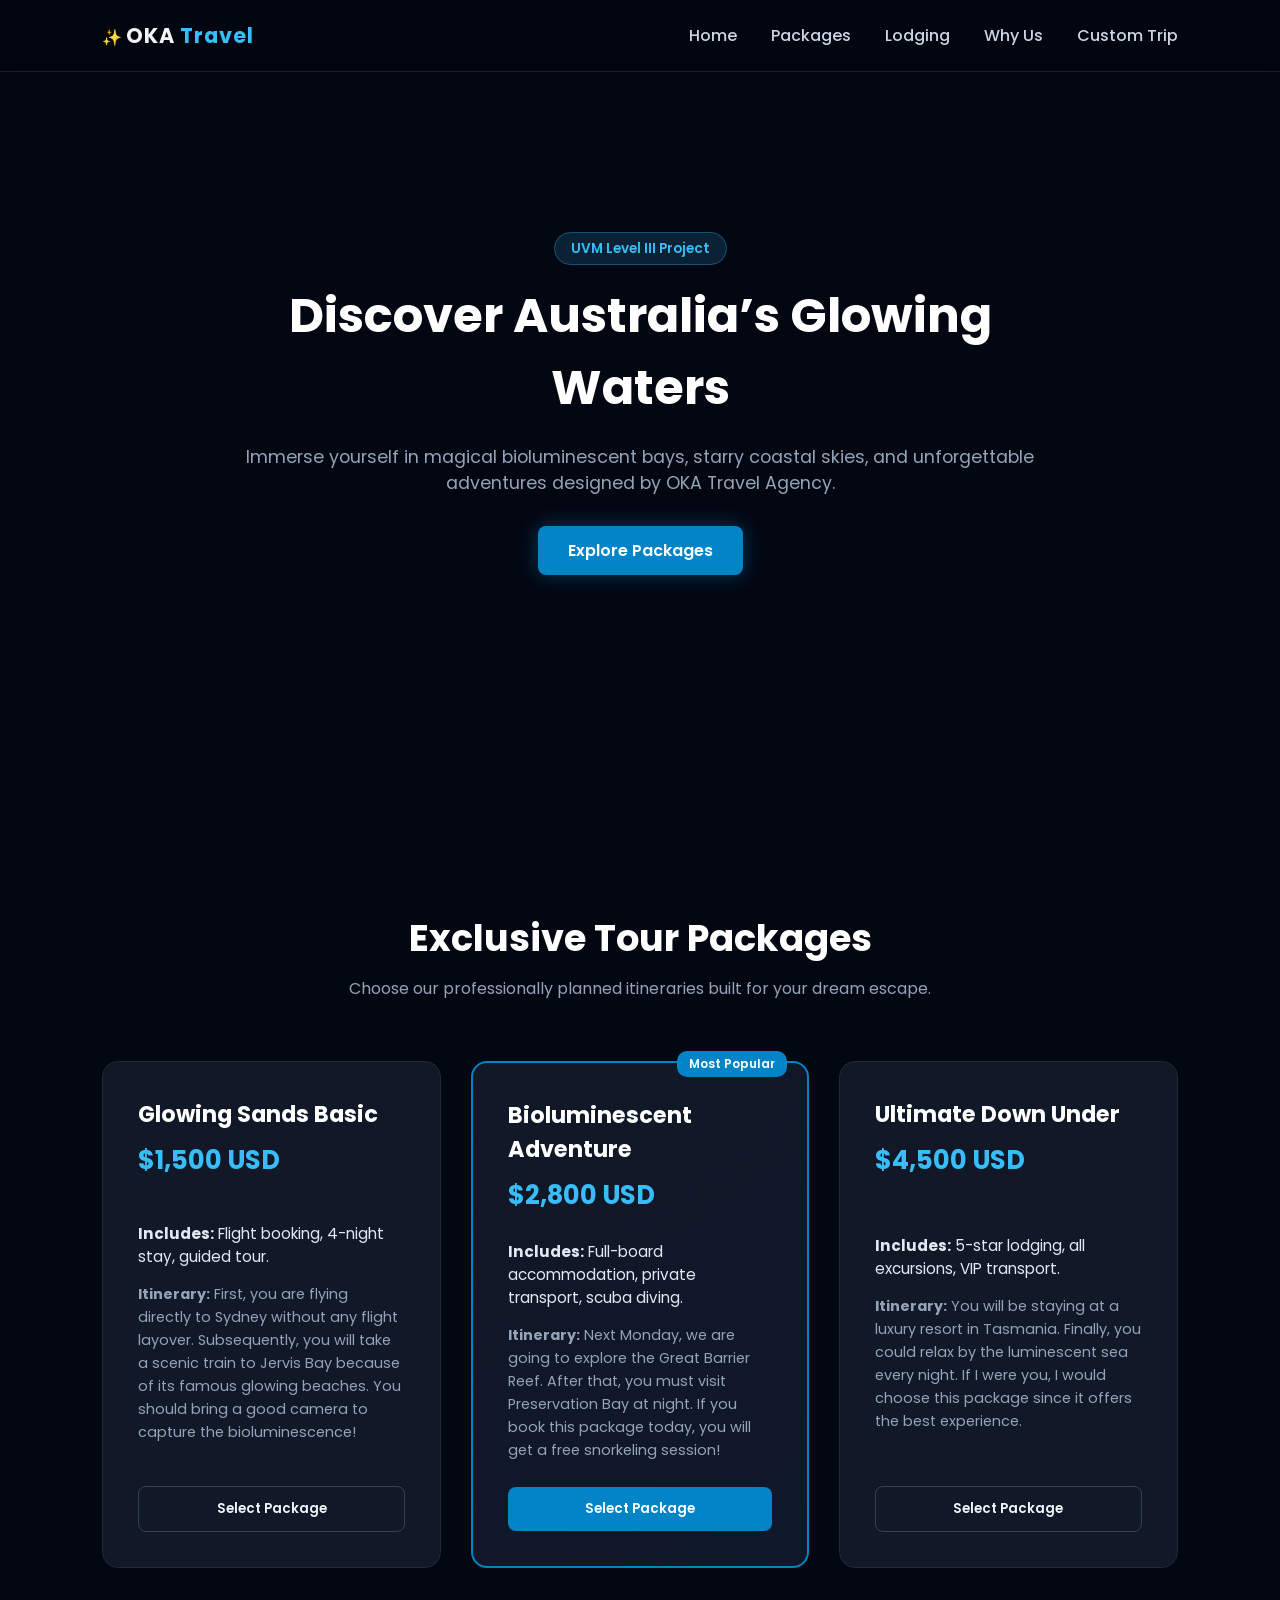
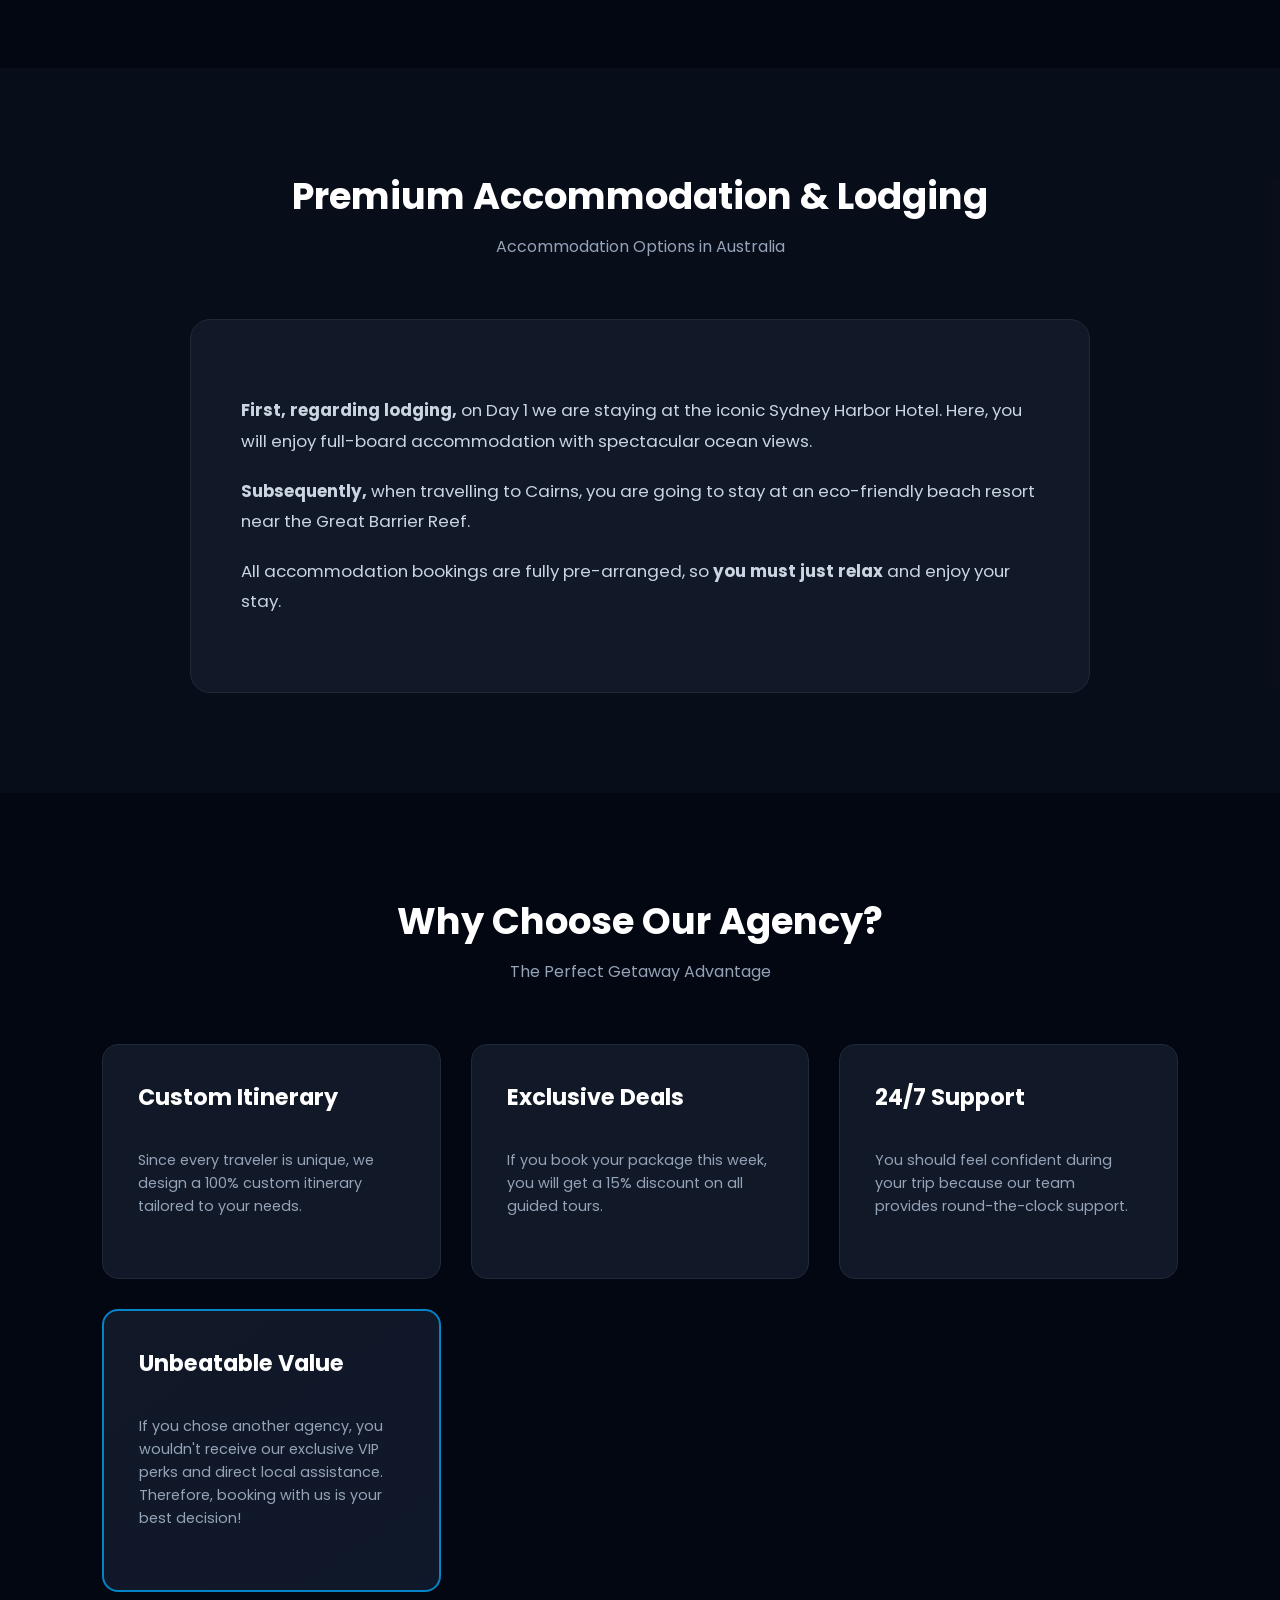
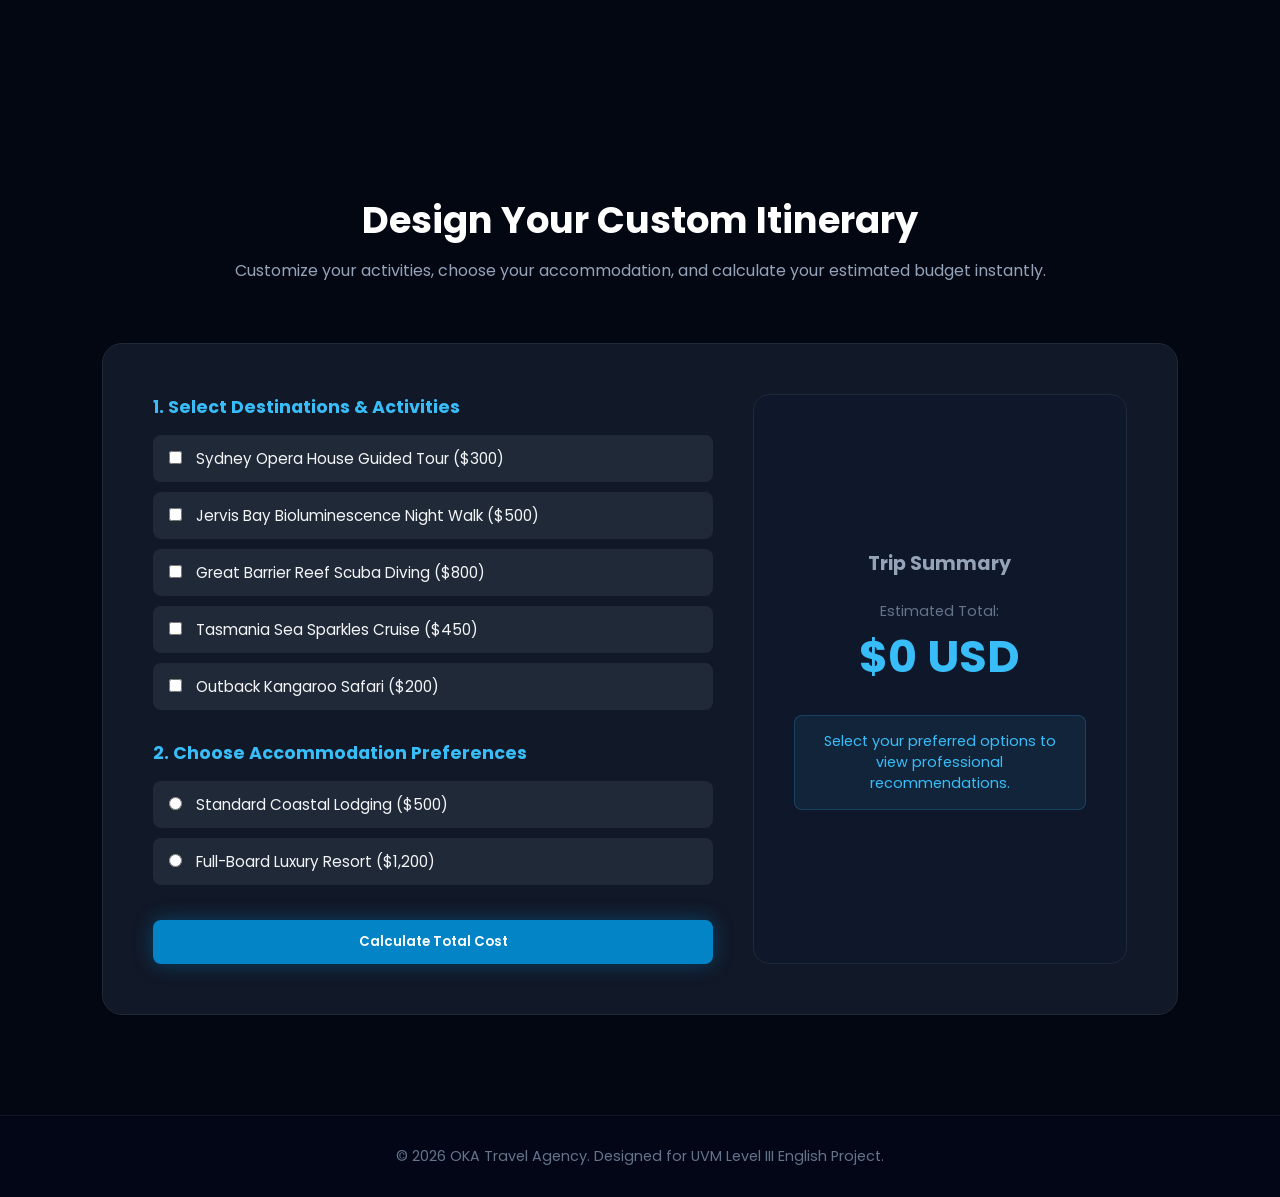
==== commit 43ee56a9: "Add lodging and agency benefits sections to index.html Added new sections for lodging and reasons to" ====
--- a/index.html
+++ b/index.html
@@ -21,6 +21,8 @@
         <nav class="nav-links">
             <a href="#hero">Home</a>
             <a href="#packages">Packages</a>
+            <a href="#lodging">Lodging</a>
+            <a href="#why-choose">Why Us</a>
             <a href="#builder">Custom Trip</a>
         </nav>
     </header>
@@ -101,6 +103,61 @@
                 </div>
                 <div class="card-footer">
                     <button class="btn-outline">Select Package</button>
+                </div>
+            </div>
+        </div>
+    </section>
+
+    <!-- New Lodging Section -->
+    <section id="lodging" class="packages-section" style="background: rgba(17, 24, 39, 0.4);">
+        <div class="section-title">
+            <h2>Premium Accommodation & Lodging</h2>
+            <p>Accommodation Options in Australia</p>
+        </div>
+        <div class="builder-wrapper" style="grid-template-columns: 1fr; max-width: 900px; margin: 0 auto;">
+            <div class="card-body" style="font-size: 1.05rem; line-height: 1.8; color: #cbd5e1;">
+                <p style="margin-bottom: 20px;">
+                    <strong>First, regarding lodging,</strong> on Day 1 we are staying at the iconic Sydney Harbor Hotel. Here, you will enjoy full-board accommodation with spectacular ocean views.
+                </p>
+                <p style="margin-bottom: 20px;">
+                    <strong>Subsequently,</strong> when travelling to Cairns, you are going to stay at an eco-friendly beach resort near the Great Barrier Reef.
+                </p>
+                <p>
+                    All accommodation bookings are fully pre-arranged, so <strong>you must just relax</strong> and enjoy your stay.
+                </p>
+            </div>
+        </div>
+    </section>
+
+    <!-- New Why Choose Us Section -->
+    <section id="why-choose" class="packages-section">
+        <div class="section-title">
+            <h2>Why Choose Our Agency?</h2>
+            <p>The Perfect Getaway Advantage</p>
+        </div>
+        <div class="grid-container">
+            <div class="card">
+                <div class="card-header"><h3>Custom Itinerary</h3></div>
+                <div class="card-body">
+                    <p class="description">Since every traveler is unique, we design a 100% custom itinerary tailored to your needs.</p>
+                </div>
+            </div>
+            <div class="card">
+                <div class="card-header"><h3>Exclusive Deals</h3></div>
+                <div class="card-body">
+                    <p class="description">If you book your package this week, you will get a 15% discount on all guided tours.</p>
+                </div>
+            </div>
+            <div class="card">
+                <div class="card-header"><h3>24/7 Support</h3></div>
+                <div class="card-body">
+                    <p class="description">You should feel confident during your trip because our team provides round-the-clock support.</p>
+                </div>
+            </div>
+            <div class="card featured">
+                <div class="card-header"><h3>Unbeatable Value</h3></div>
+                <div class="card-body">
+                    <p class="description">If you chose another agency, you wouldn't receive our exclusive VIP perks and direct local assistance. Therefore, booking with us is your best decision!</p>
                 </div>
             </div>
         </div>
